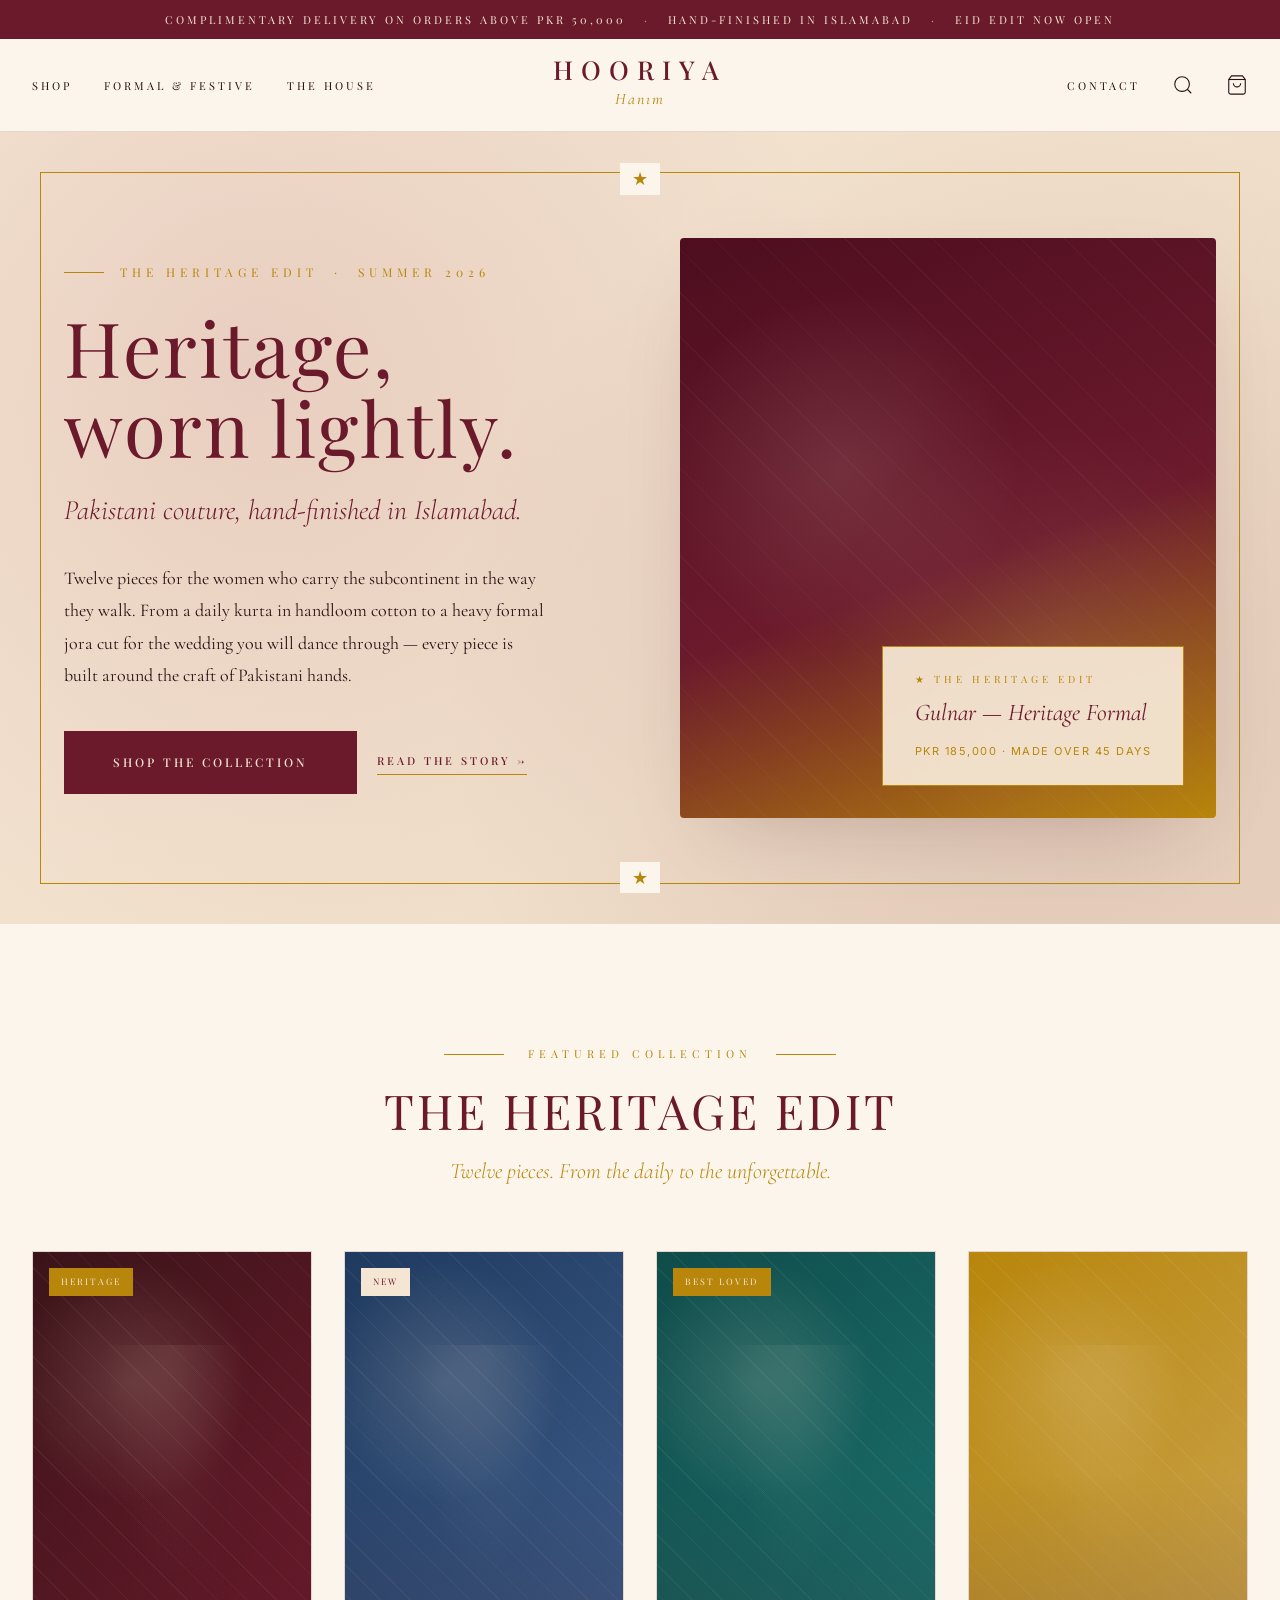
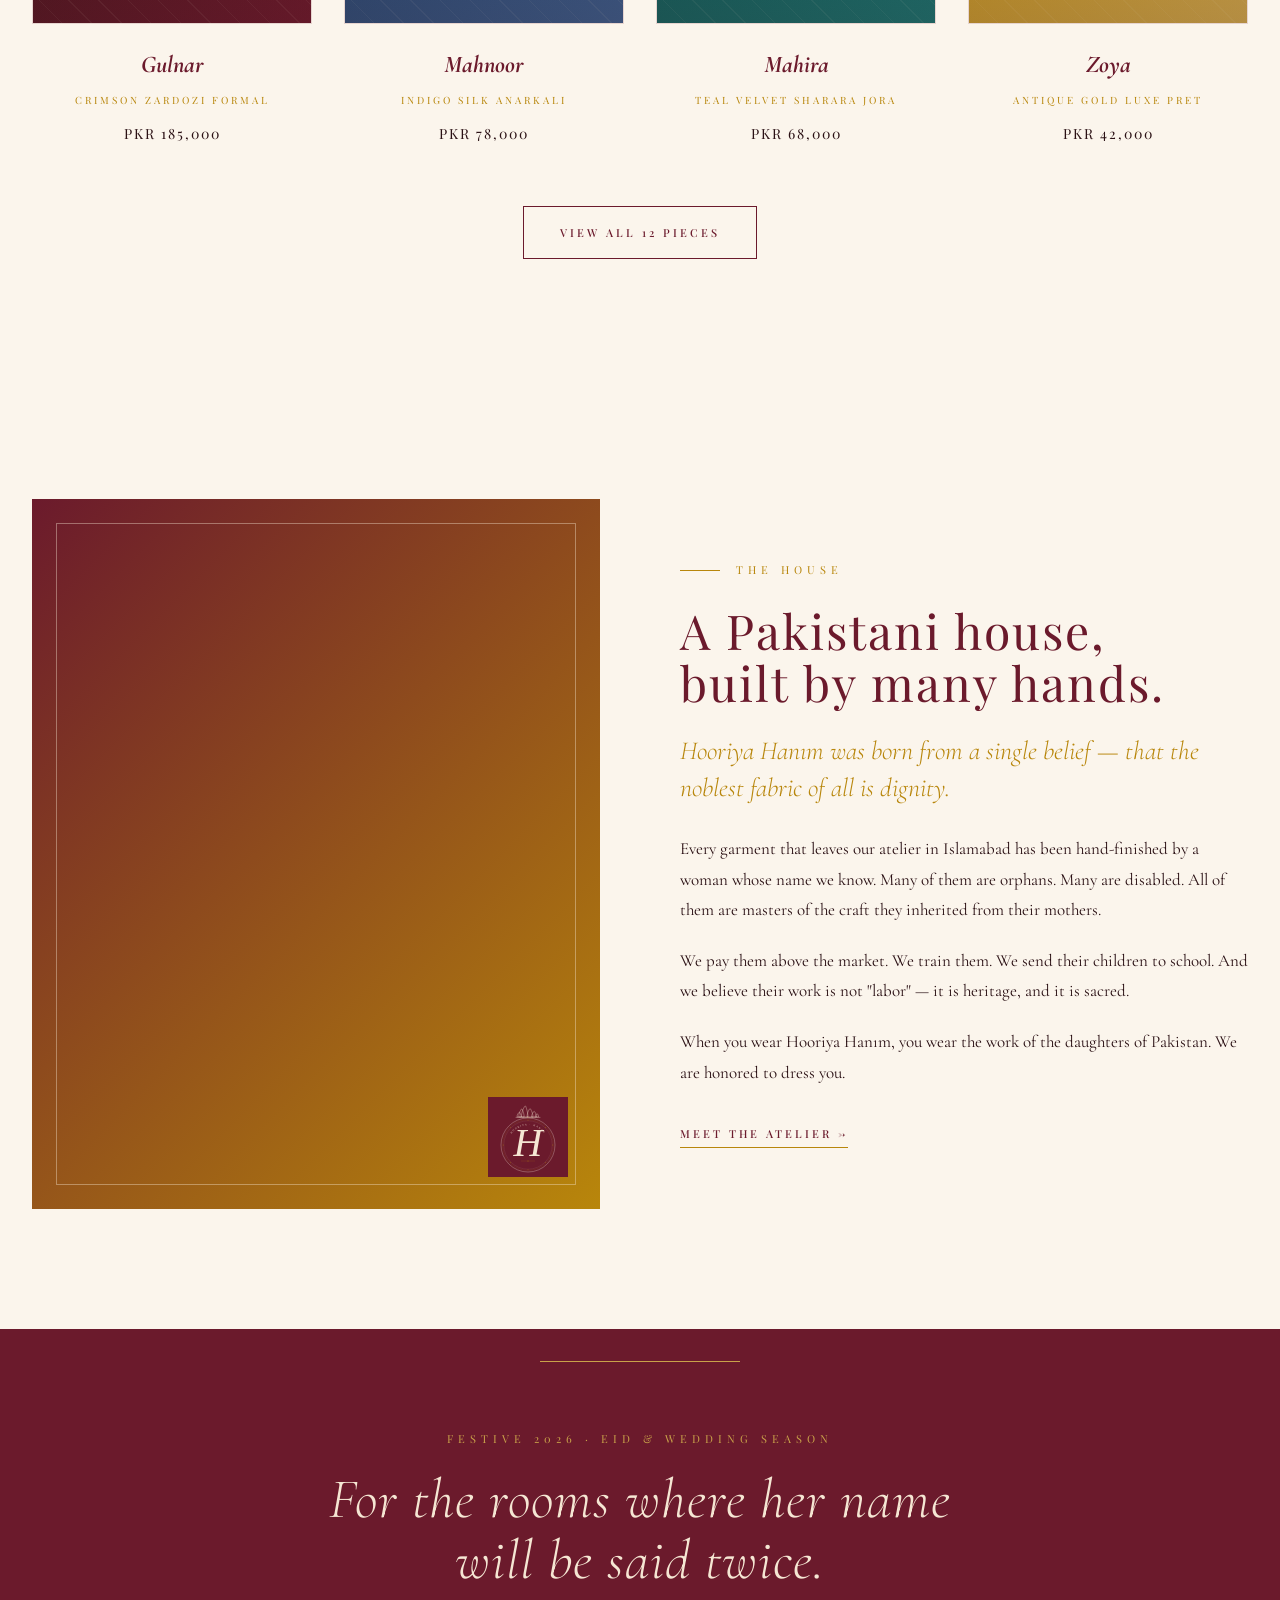
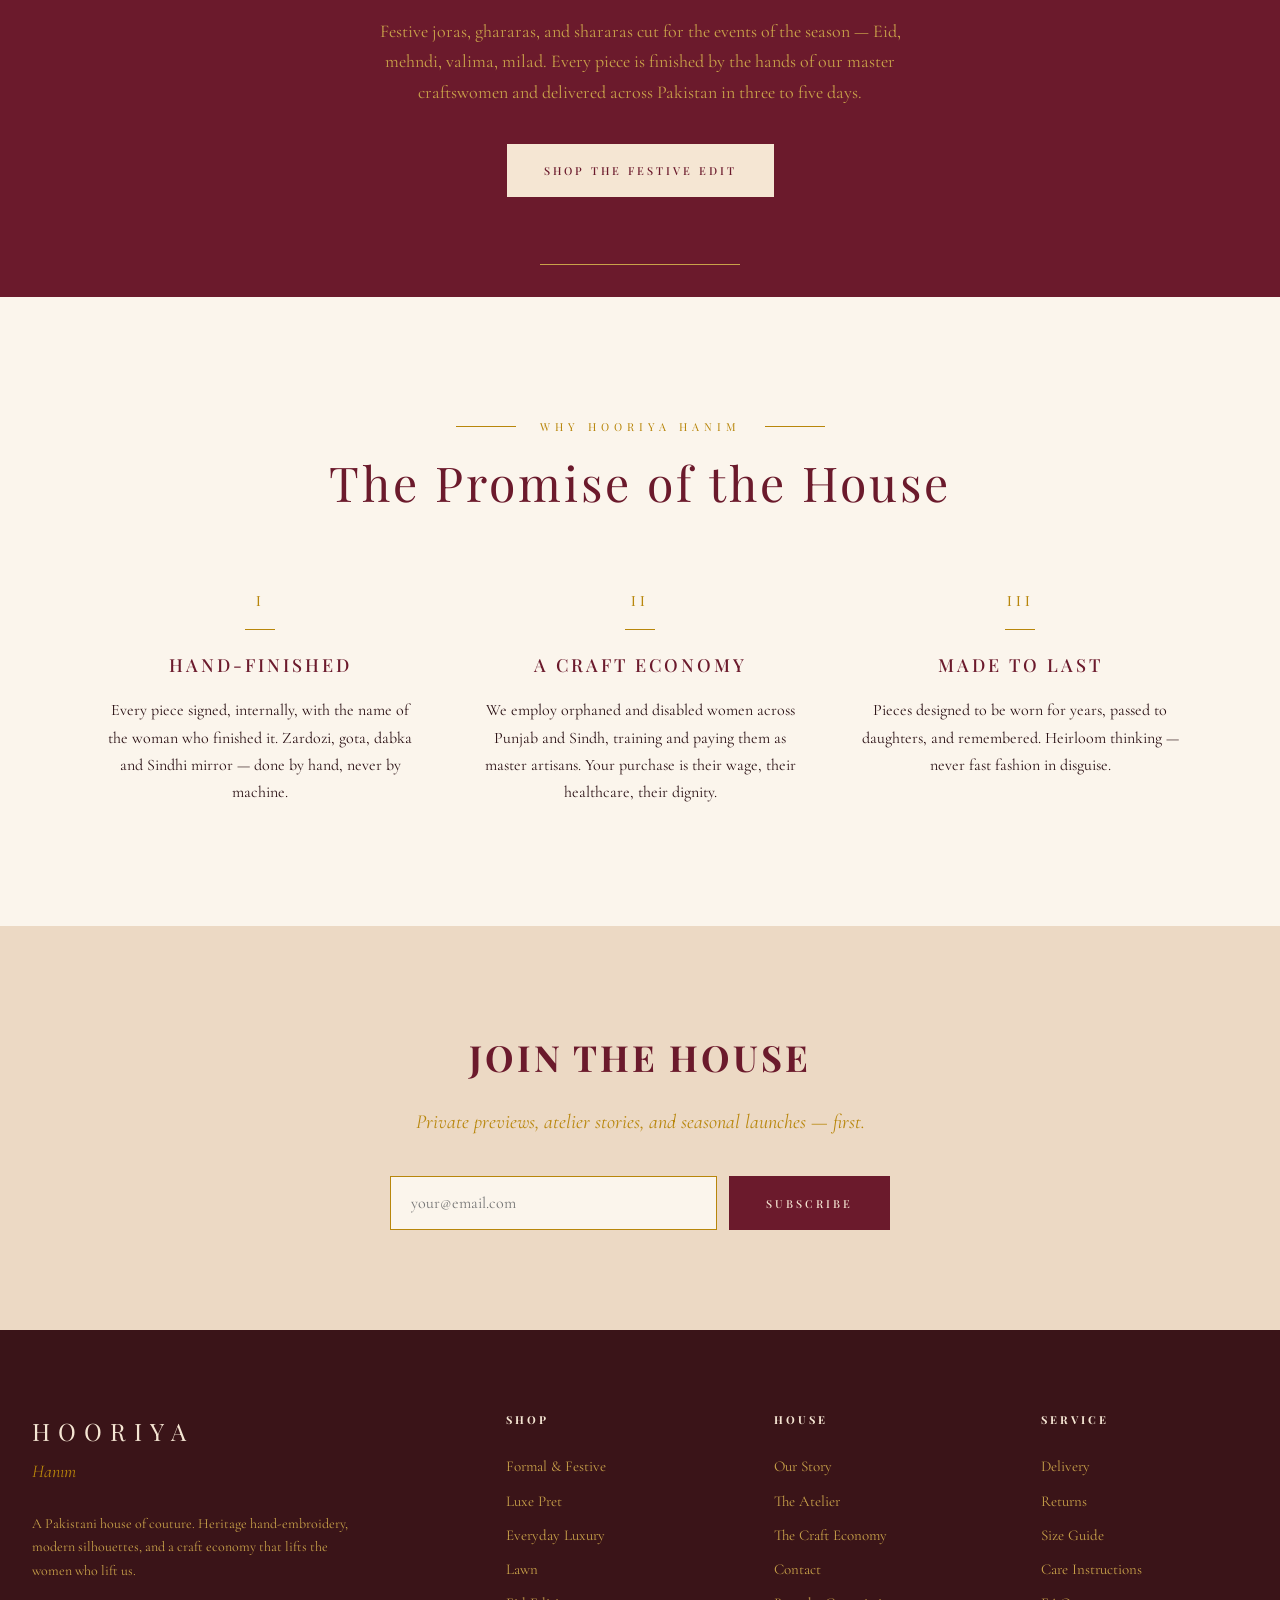
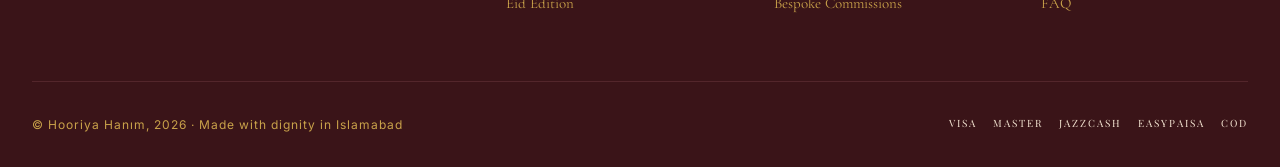
==== index.html @ a5ed2b05 "Initial site: Hooriya Hanım Co-Authored-By: Claude Opus 4.8 <noreply@anthropic.com>" ====
<!DOCTYPE html>
<html lang="en">
<head>
<meta charset="UTF-8">
<meta name="viewport" content="width=device-width, initial-scale=1.0">
<title>Hooriya Hanım — A Pakistani House of Couture · Islamabad</title>
<meta name="description" content="Hooriya Hanım — a Pakistani house of couture. Heritage embroidery, modern silhouettes, hand-finished by master craftswomen across Punjab and Sindh.">
<link rel="icon" type="image/svg+xml" href="assets/images/hooriya-hanim-favicon.svg">
<link rel="stylesheet" href="assets/css/styles.css">
</head>
<body data-page="home">

<!-- Announcement Bar -->
<div class="announce">
  Complimentary delivery on orders above PKR 50,000 <span>·</span> Hand-finished in Islamabad <span>·</span> Eid edit now open
</div>

<!-- Header -->
<header class="site-header">
  <nav class="nav-bar">
    <div class="nav-left">
      <a href="shop.html" class="nav-link">Shop</a>
      <a href="shop.html#formal" class="nav-link">Formal &amp; Festive</a>
      <a href="about.html" class="nav-link">The House</a>
    </div>
    <a href="index.html" class="brand-logo">
      <span class="word">HOORIYA</span>
      <span class="sub">Hanım</span>
    </a>
    <div class="nav-right">
      <a href="contact.html" class="nav-link">Contact</a>
      <a href="#" class="nav-link" aria-label="Search">
        <svg class="nav-icon" viewBox="0 0 24 24" fill="none" stroke="currentColor" stroke-width="1.2"><circle cx="11" cy="11" r="8"/><path d="m21 21-4.35-4.35"/></svg>
      </a>
      <a href="cart.html" class="nav-link" style="position:relative;" aria-label="Cart">
        <svg class="nav-icon" viewBox="0 0 24 24" fill="none" stroke="currentColor" stroke-width="1.2"><path d="M6 2 3 6v14a2 2 0 0 0 2 2h14a2 2 0 0 0 2-2V6l-3-4Z"/><path d="M3 6h18"/><path d="M16 10a4 4 0 0 1-8 0"/></svg>
        <span class="cart-count">0</span>
      </a>
    </div>
  </nav>
</header>

<!-- Hero -->
<section class="hero">
  <div class="hero-bg"></div>
  <div class="hero-ornament"></div>
  <div class="hero-inner">
    <div class="hero-text">
      <div class="hero-eyebrow">The Heritage Edit <span>·</span> Summer 2026</div>
      <h1 class="hero-headline">Heritage,<br>worn lightly.</h1>
      <p class="hero-sub">Pakistani couture, hand-finished in Islamabad.</p>
      <p class="hero-body">Twelve pieces for the women who carry the subcontinent in the way they walk. From a daily kurta in handloom cotton to a heavy formal jora cut for the wedding you will dance through — every piece is built around the craft of Pakistani hands.</p>
      <div class="hero-cta">
        <a href="shop.html" class="btn btn-primary btn-large">Shop the Collection</a>
        <a href="about.html" class="btn btn-link">Read the Story →</a>
      </div>
    </div>
    <div class="hero-visual">
      <div class="hero-fabric"></div>
      <div class="hero-emblem-overlay">
        <div class="label">★ THE HERITAGE EDIT</div>
        <div class="title">Gulnar — Heritage Formal</div>
        <div class="meta">PKR 185,000 · Made over 45 days</div>
      </div>
    </div>
  </div>
</section>

<!-- Featured Collection -->
<section class="section">
  <div class="section-eyebrow">Featured Collection</div>
  <h2 class="section-title">THE HERITAGE EDIT</h2>
  <p class="section-sub">Twelve pieces. From the daily to the unforgettable.</p>

  <div class="product-grid">
    <a href="product.html?id=gulnar-formal-003" class="product-card">
      <div class="product-img">
        <span class="product-img-tag rose">Heritage</span>
        <div class="fabric-tile fabric-3"></div>
      </div>
      <h3 class="product-name">Gulnar</h3>
      <div class="product-meta">Crimson Zardozi Formal</div>
      <div class="product-price">PKR 185,000</div>
    </a>

    <a href="product.html?id=mahnoor-festive-002" class="product-card">
      <div class="product-img">
        <span class="product-img-tag">New</span>
        <div class="fabric-tile fabric-1"></div>
      </div>
      <h3 class="product-name">Mahnoor</h3>
      <div class="product-meta">Indigo Silk Anarkali</div>
      <div class="product-price">PKR 78,000</div>
    </a>

    <a href="product.html?id=mahira-formal-008" class="product-card">
      <div class="product-img">
        <span class="product-img-tag rose">Best Loved</span>
        <div class="fabric-tile fabric-7"></div>
      </div>
      <h3 class="product-name">Mahira</h3>
      <div class="product-meta">Teal Velvet Sharara Jora</div>
      <div class="product-price">PKR 68,000</div>
    </a>

    <a href="product.html?id=zoya-pret-004" class="product-card">
      <div class="product-img">
        <div class="fabric-tile fabric-4"></div>
      </div>
      <h3 class="product-name">Zoya</h3>
      <div class="product-meta">Antique Gold Luxe Pret</div>
      <div class="product-price">PKR 42,000</div>
    </a>
  </div>

  <div style="text-align: center; margin-top: 60px;">
    <a href="shop.html" class="btn btn-ghost">View All 12 Pieces</a>
  </div>
</section>

<!-- Editorial Split — The House Story -->
<section class="editorial-split">
  <div class="editorial-image">
    <img src="assets/images/hooriya-hanim-monogram-ivory-on-burgundy.svg" alt="Hooriya Hanım monogram crest" class="emblem">
  </div>
  <div class="editorial-text">
    <div class="eyebrow">The House</div>
    <h2>A Pakistani house,<br>built by many hands.</h2>
    <p class="lede">Hooriya Hanım was born from a single belief — that the noblest fabric of all is dignity.</p>
    <p>Every garment that leaves our atelier in Islamabad has been hand-finished by a woman whose name we know. Many of them are orphans. Many are disabled. All of them are masters of the craft they inherited from their mothers.</p>
    <p>We pay them above the market. We train them. We send their children to school. And we believe their work is not "labor" — it is heritage, and it is sacred.</p>
    <p>When you wear Hooriya Hanım, you wear the work of the daughters of Pakistan. We are honored to dress you.</p>
    <a href="about.html" class="btn btn-link" style="margin-top: 16px;">Meet the Atelier →</a>
  </div>
</section>

<!-- Banner: Eid / Festive -->
<section class="banner">
  <div class="banner-eyebrow">Festive 2026 · Eid &amp; Wedding Season</div>
  <h2>For the rooms where her name will be said twice.</h2>
  <p>Festive joras, ghararas, and shararas cut for the events of the season — Eid, mehndi, valima, milad. Every piece is finished by the hands of our master craftswomen and delivered across Pakistan in three to five days.</p>
  <a href="shop.html#festive" class="btn btn-primary">Shop the Festive Edit</a>
</section>

<!-- Values Section -->
<section class="section">
  <div class="section-eyebrow">Why Hooriya Hanım</div>
  <h2 class="section-title">The Promise of the House</h2>
  <div class="values-grid" style="margin-top: 80px;">
    <div class="value-item">
      <div class="num">I</div>
      <div class="value-divider"></div>
      <h3>Hand-Finished</h3>
      <p>Every piece signed, internally, with the name of the woman who finished it. Zardozi, gota, dabka and Sindhi mirror — done by hand, never by machine.</p>
    </div>
    <div class="value-item">
      <div class="num">II</div>
      <div class="value-divider"></div>
      <h3>A Craft Economy</h3>
      <p>We employ orphaned and disabled women across Punjab and Sindh, training and paying them as master artisans. Your purchase is their wage, their healthcare, their dignity.</p>
    </div>
    <div class="value-item">
      <div class="num">III</div>
      <div class="value-divider"></div>
      <h3>Made to Last</h3>
      <p>Pieces designed to be worn for years, passed to daughters, and remembered. Heirloom thinking — never fast fashion in disguise.</p>
    </div>
  </div>
</section>

<!-- Newsletter -->
<section class="newsletter">
  <h2>JOIN THE HOUSE</h2>
  <p>Private previews, atelier stories, and seasonal launches — first.</p>
  <form class="newsletter-form" onsubmit="event.preventDefault();">
    <input type="email" placeholder="your@email.com" required>
    <button type="submit" class="btn btn-primary">Subscribe</button>
  </form>
</section>

<!-- Footer -->
<footer class="site-footer">
  <div class="footer-inner">
    <div class="footer-brand">
      <span class="word">HOORIYA</span>
      <span class="sub">Hanım</span>
      <p>A Pakistani house of couture. Heritage hand-embroidery, modern silhouettes, and a craft economy that lifts the women who lift us.</p>
    </div>
    <div class="footer-col">
      <h4>Shop</h4>
      <a href="shop.html?cat=Formal">Formal &amp; Festive</a>
      <a href="shop.html?cat=Luxury Pret">Luxe Pret</a>
      <a href="shop.html?cat=Everyday">Everyday Luxury</a>
      <a href="shop.html?cat=Lawn">Lawn</a>
      <a href="shop.html?cat=Eid">Eid Edition</a>
    </div>
    <div class="footer-col">
      <h4>House</h4>
      <a href="about.html">Our Story</a>
      <a href="about.html#artisans">The Atelier</a>
      <a href="about.html#mission">The Craft Economy</a>
      <a href="contact.html">Contact</a>
      <a href="contact.html#appointment">Bespoke Commissions</a>
    </div>
    <div class="footer-col">
      <h4>Service</h4>
      <a href="#">Delivery</a>
      <a href="#">Returns</a>
      <a href="#">Size Guide</a>
      <a href="#">Care Instructions</a>
      <a href="#">FAQ</a>
    </div>
  </div>
  <div class="footer-bar">
    <div>© Hooriya Hanım, 2026 · Made with dignity in Islamabad</div>
    <div class="pay-icons">
      <span>VISA</span><span>MASTER</span><span>JAZZCASH</span><span>EASYPAISA</span><span>COD</span>
    </div>
  </div>
</footer>

<script src="assets/js/main.js"></script>
</body>
</html>
---- assets/css/styles.css ----
/* ===============================================
   HOORIYA HANIM — A Pakistani House of Couture
   Master Stylesheet
   Palette: subcontinental heritage — crimson, zardozi gold,
   ajrak indigo, terracotta, ivory.
   =============================================== */

@import url('https://fonts.googleapis.com/css2?family=Playfair+Display:ital,wght@0,400;0,500;0,600;1,400;1,500&family=Cormorant+Garamond:ital,wght@0,300;0,400;0,500;1,300;1,400;1,500&family=Inter:wght@300;400;500;600&family=Noto+Nastaliq+Urdu:wght@400;500&display=swap');

:root {
  /* Crimson — gota/dabka anchor, Punjabi shaadi colour */
  --burgundy: #6B1A2C;
  --burgundy-dark: #4D0E1F;
  --plum: #3A1418;

  /* Zardozi antique gold — the thread of the subcontinent.
     Kept under the name --rose-gold for backward-compatibility
     across the codebase. */
  --rose-gold: #B8860B;        /* antique gold */
  --rose-gold-soft: #C9A24A;   /* soft kundan gold */

  /* Ajrak indigo — Sindhi block-print heritage */
  --indigo: #1F3A5F;
  --indigo-soft: #3B5A87;

  /* Terracotta — Mughal sandstone (Lahore Fort, Wazir Khan) */
  --terracotta: #B85C38;

  /* Neutrals — ivory, kacha-pearl, ink */
  --champagne: #F5E6D3;
  --champagne-light: #FBF5EC;
  --pearl: #ECD9C4;
  --ink: #2A1014;

  --line: rgba(107, 26, 44, 0.15);
  --line-soft: rgba(184, 134, 11, 0.25);
  --shadow-soft: 0 30px 80px -40px rgba(58, 20, 24, 0.25);
  --shadow-hover: 0 40px 100px -30px rgba(58, 20, 24, 0.35);

  --font-display: 'Playfair Display', 'Didot', 'Bodoni 72', Georgia, serif;
  --font-editorial: 'Cormorant Garamond', Georgia, serif;
  --font-ui: 'Inter', -apple-system, BlinkMacSystemFont, sans-serif;
  --font-urdu: 'Noto Nastaliq Urdu', 'Jameel Noori Nastaleeq', serif;

  --container: 1320px;
  --container-narrow: 1080px;
}

* { box-sizing: border-box; margin: 0; padding: 0; }

html { scroll-behavior: smooth; -webkit-font-smoothing: antialiased; -moz-osx-font-smoothing: grayscale; }

body {
  background: var(--champagne-light);
  color: var(--ink);
  font-family: var(--font-editorial);
  font-size: 17px;
  line-height: 1.75;
  font-weight: 400;
  overflow-x: hidden;
}

img, svg { max-width: 100%; height: auto; display: block; }

a { color: var(--burgundy); text-decoration: none; transition: color .3s ease, opacity .3s ease; }
a:hover { color: var(--rose-gold); }

/* ============ Announcement Bar ============ */
.announce {
  background: var(--burgundy);
  color: var(--champagne);
  font-family: var(--font-display);
  font-size: 11px;
  letter-spacing: 3px;
  text-align: center;
  padding: 10px 20px;
  text-transform: uppercase;
}
.announce span { margin: 0 12px; color: var(--rose-gold-soft); }

/* ============ Header / Nav ============ */
.site-header {
  background: var(--champagne-light);
  border-bottom: 0.5px solid var(--line);
  position: sticky;
  top: 0;
  z-index: 100;
  backdrop-filter: blur(12px);
  -webkit-backdrop-filter: blur(12px);
}
.nav-bar {
  max-width: var(--container);
  margin: 0 auto;
  padding: 18px 32px;
  display: grid;
  grid-template-columns: 1fr auto 1fr;
  align-items: center;
  gap: 24px;
}
.nav-left, .nav-right {
  display: flex;
  gap: 32px;
  align-items: center;
}
.nav-right { justify-content: flex-end; }
.nav-link {
  font-family: var(--font-display);
  font-size: 11px;
  letter-spacing: 3px;
  color: var(--ink);
  text-transform: uppercase;
  position: relative;
  padding: 8px 0;
}
.nav-link::after {
  content: '';
  position: absolute;
  left: 50%; bottom: 4px;
  width: 0; height: 0.5px;
  background: var(--rose-gold);
  transition: width .3s ease, left .3s ease;
}
.nav-link:hover { color: var(--burgundy); }
.nav-link:hover::after { width: 100%; left: 0; }

.brand-logo {
  text-align: center;
  text-decoration: none;
}
.brand-logo .word {
  font-family: var(--font-display);
  font-size: 26px;
  font-weight: 500;
  color: var(--burgundy);
  letter-spacing: 8px;
  line-height: 1;
  display: block;
}
.brand-logo .sub {
  font-family: var(--font-editorial);
  font-size: 16px;
  font-style: italic;
  color: var(--rose-gold);
  letter-spacing: 2px;
  margin-top: 2px;
  display: block;
}

.nav-icon {
  width: 22px; height: 22px;
  color: var(--ink);
  cursor: pointer;
  transition: color .3s ease;
  position: relative;
}
.nav-icon:hover { color: var(--burgundy); }
.cart-count {
  position: absolute;
  top: -6px; right: -10px;
  background: var(--burgundy);
  color: var(--champagne);
  font-family: var(--font-ui);
  font-size: 10px;
  font-weight: 500;
  min-width: 18px; height: 18px;
  border-radius: 9px;
  display: flex;
  align-items: center;
  justify-content: center;
  padding: 0 5px;
}

/* ============ Hero ============ */
.hero {
  position: relative;
  min-height: 88vh;
  background: linear-gradient(135deg, var(--champagne) 0%, var(--pearl) 100%);
  display: flex;
  align-items: center;
  overflow: hidden;
}
.hero-bg {
  position: absolute;
  inset: 0;
  background-image:
    radial-gradient(circle at 20% 30%, rgba(183, 110, 121, 0.18) 0%, transparent 50%),
    radial-gradient(circle at 80% 70%, rgba(107, 26, 44, 0.12) 0%, transparent 50%);
}
.hero-ornament {
  position: absolute;
  inset: 40px;
  border: 0.5px solid var(--rose-gold);
  pointer-events: none;
}
.hero-ornament::before, .hero-ornament::after {
  content: '★';
  position: absolute;
  font-family: var(--font-display);
  color: var(--rose-gold);
  font-size: 18px;
}
.hero-ornament::before { top: -10px; left: 50%; transform: translateX(-50%); background: var(--champagne-light); padding: 0 12px; }
.hero-ornament::after { bottom: -10px; left: 50%; transform: translateX(-50%); background: var(--champagne-light); padding: 0 12px; }

.hero-inner {
  max-width: var(--container);
  margin: 0 auto;
  padding: 80px 64px;
  width: 100%;
  position: relative;
  z-index: 2;
  display: grid;
  grid-template-columns: 1fr 1fr;
  gap: 80px;
  align-items: center;
}
.hero-eyebrow {
  font-family: var(--font-display);
  font-size: 12px;
  letter-spacing: 5px;
  color: var(--rose-gold);
  text-transform: uppercase;
  margin-bottom: 24px;
  display: flex;
  align-items: center;
  gap: 16px;
}
.hero-eyebrow::before { content: ''; width: 40px; height: 0.5px; background: var(--rose-gold); }
.hero-headline {
  font-family: var(--font-display);
  font-size: 76px;
  font-weight: 400;
  line-height: 1.05;
  color: var(--burgundy);
  letter-spacing: 2px;
  margin-bottom: 24px;
}
.hero-sub {
  font-family: var(--font-editorial);
  font-style: italic;
  font-size: 28px;
  line-height: 1.4;
  color: var(--burgundy);
  margin-bottom: 32px;
  font-weight: 300;
}
.hero-body {
  font-size: 18px;
  line-height: 1.8;
  color: var(--ink);
  margin-bottom: 40px;
  max-width: 480px;
}
.hero-cta { display: flex; gap: 20px; align-items: center; }

.hero-visual {
  position: relative;
  height: 580px;
}
.hero-fabric {
  position: absolute;
  inset: 0;
  background:
    linear-gradient(160deg, #4D0E1F 0%, #6B1A2C 55%, #B8860B 100%);
  border-radius: 4px;
  box-shadow: var(--shadow-soft);
  overflow: hidden;
}
.hero-fabric::before {
  content: '';
  position: absolute;
  inset: 0;
  background-image:
    repeating-linear-gradient(45deg, transparent 0, transparent 30px, rgba(245, 230, 211, 0.04) 30px, rgba(245, 230, 211, 0.04) 31px),
    radial-gradient(circle at 30% 40%, rgba(245, 230, 211, 0.12) 0%, transparent 35%),
    radial-gradient(circle at 70% 70%, rgba(245, 230, 211, 0.08) 0%, transparent 40%);
}
.hero-emblem-overlay {
  position: absolute;
  bottom: 32px; right: 32px;
  background: rgba(245, 230, 211, 0.95);
  padding: 24px 32px;
  border: 0.5px solid var(--rose-gold);
}
.hero-emblem-overlay .label {
  font-family: var(--font-display);
  font-size: 10px;
  letter-spacing: 4px;
  color: var(--rose-gold);
  margin-bottom: 4px;
}
.hero-emblem-overlay .title {
  font-family: var(--font-editorial);
  font-style: italic;
  font-size: 24px;
  color: var(--burgundy);
}
.hero-emblem-overlay .meta {
  font-family: var(--font-ui);
  font-size: 11px;
  letter-spacing: 1.5px;
  color: var(--rose-gold);
  margin-top: 8px;
  text-transform: uppercase;
}

/* ============ Buttons ============ */
.btn {
  display: inline-flex;
  align-items: center;
  justify-content: center;
  gap: 12px;
  padding: 16px 36px;
  font-family: var(--font-display);
  font-size: 11px;
  font-weight: 500;
  letter-spacing: 3px;
  text-transform: uppercase;
  cursor: pointer;
  transition: all .3s ease;
  border: none;
  text-decoration: none;
  white-space: nowrap;
}
.btn-primary {
  background: var(--burgundy);
  color: var(--champagne);
  border: 0.5px solid var(--burgundy);
}
.btn-primary:hover { background: var(--burgundy-dark); color: var(--champagne); transform: translateY(-2px); box-shadow: 0 8px 24px -8px rgba(58, 20, 24, 0.5); }

.btn-ghost {
  background: transparent;
  color: var(--burgundy);
  border: 0.5px solid var(--burgundy);
}
.btn-ghost:hover { background: var(--burgundy); color: var(--champagne); }

.btn-link {
  background: transparent;
  color: var(--burgundy);
  padding: 0;
  border-bottom: 0.5px solid var(--rose-gold);
  padding-bottom: 4px;
}

.btn-full { width: 100%; }
.btn-large { padding: 20px 48px; font-size: 12px; }

/* ============ Sections ============ */
.section {
  padding: 120px 32px;
  max-width: var(--container);
  margin: 0 auto;
}
.section-narrow {
  max-width: var(--container-narrow);
  margin: 0 auto;
}
.section-tight { padding: 80px 32px; }

.section-eyebrow {
  font-family: var(--font-display);
  font-size: 11px;
  letter-spacing: 5px;
  color: var(--rose-gold);
  text-transform: uppercase;
  text-align: center;
  margin-bottom: 20px;
  display: flex;
  align-items: center;
  justify-content: center;
  gap: 24px;
}
.section-eyebrow::before, .section-eyebrow::after {
  content: '';
  width: 60px;
  height: 0.5px;
  background: var(--rose-gold);
}
.section-title {
  font-family: var(--font-display);
  font-size: 48px;
  font-weight: 400;
  color: var(--burgundy);
  text-align: center;
  letter-spacing: 3px;
  line-height: 1.1;
  margin-bottom: 16px;
}
.section-sub {
  font-family: var(--font-editorial);
  font-style: italic;
  font-size: 22px;
  color: var(--rose-gold);
  text-align: center;
  font-weight: 300;
  margin-bottom: 60px;
}

/* ============ Product Grid ============ */
.product-grid {
  display: grid;
  grid-template-columns: repeat(auto-fit, minmax(280px, 1fr));
  gap: 48px 32px;
  max-width: var(--container);
  margin: 0 auto;
}
.product-card {
  background: transparent;
  text-decoration: none;
  display: block;
  position: relative;
  transition: transform .4s ease;
}
.product-card:hover { transform: translateY(-6px); }
.product-img {
  width: 100%;
  aspect-ratio: 3/4;
  position: relative;
  overflow: hidden;
  margin-bottom: 20px;
  border: 0.5px solid var(--line);
}
.product-img::after {
  content: '';
  position: absolute;
  inset: 0;
  background: linear-gradient(180deg, transparent 60%, rgba(58, 20, 24, 0.15) 100%);
}
.product-card:hover .product-img::after {
  background: linear-gradient(180deg, transparent 50%, rgba(58, 20, 24, 0.25) 100%);
}
.product-img-tag {
  position: absolute;
  top: 16px; left: 16px;
  background: var(--champagne);
  color: var(--burgundy);
  font-family: var(--font-display);
  font-size: 9px;
  letter-spacing: 2px;
  padding: 6px 12px;
  z-index: 2;
  text-transform: uppercase;
}
.product-img-tag.rose { background: var(--rose-gold); color: var(--champagne); }

.product-name {
  font-family: var(--font-editorial);
  font-style: italic;
  font-size: 24px;
  color: var(--burgundy);
  margin-bottom: 6px;
  text-align: center;
}
.product-meta {
  font-family: var(--font-display);
  font-size: 10px;
  letter-spacing: 3px;
  color: var(--rose-gold);
  text-align: center;
  text-transform: uppercase;
  margin-bottom: 12px;
}
.product-price {
  font-family: var(--font-display);
  font-size: 14px;
  letter-spacing: 2px;
  color: var(--ink);
  text-align: center;
}

/* Fabric tile backgrounds for product imagery —
   palette of the subcontinent: crimson, indigo, teal,
   antique gold, terracotta, ivory. */
.fabric-1 { background: linear-gradient(135deg, #1F3A5F 0%, #3B5A87 100%); }   /* Mahnoor — Indigo silk */
.fabric-2 { background: linear-gradient(135deg, #FBF5EC 0%, #ECD9C4 100%); }   /* Noor — Ivory daily */
.fabric-3 { background: linear-gradient(135deg, #3A1418 0%, #6B1A2C 100%); }   /* Gulnar — Crimson formal */
.fabric-4 { background: linear-gradient(135deg, #B8860B 0%, #C9A24A 100%); }   /* Zoya — Antique gold pret */
.fabric-5 { background: linear-gradient(135deg, #ECD9C4 0%, #B8860B 100%); }   /* Aleena — Pearl & gold lawn */
.fabric-6 { background: linear-gradient(135deg, #6B1A2C 0%, #3A1418 100%); }   /* Saira — Plum velvet */
.fabric-7 { background: linear-gradient(135deg, #0F4C4A 0%, #1B6F6C 100%); }   /* Mahira — Teal velvet */
.fabric-8 { background: linear-gradient(135deg, #F5E6D3 0%, #B8860B 100%); }   /* Sitara — Champagne Eid */

.fabric-tile {
  width: 100%; height: 100%;
  position: relative;
}
.fabric-tile::before {
  content: '';
  position: absolute;
  inset: 0;
  background-image:
    repeating-linear-gradient(45deg, transparent 0, transparent 20px, rgba(245, 230, 211, 0.06) 20px, rgba(245, 230, 211, 0.06) 21px),
    radial-gradient(circle at 35% 35%, rgba(245, 230, 211, 0.15) 0%, transparent 40%);
}
.fabric-tile::after {
  content: '';
  position: absolute;
  bottom: 0; left: 50%;
  transform: translateX(-50%);
  width: 60%; height: 75%;
  background: radial-gradient(ellipse at 50% 0%, rgba(245, 230, 211, 0.08) 0%, transparent 60%);
}
/* Stylized dress silhouette overlay */
.dress-overlay {
  position: absolute;
  inset: 0;
  display: flex;
  align-items: center;
  justify-content: center;
  opacity: 0.95;
}

/* ============ The Story / Editorial Section ============ */
.editorial-split {
  display: grid;
  grid-template-columns: 1fr 1fr;
  gap: 80px;
  align-items: center;
  max-width: var(--container);
  margin: 0 auto;
  padding: 120px 32px;
}
.editorial-image {
  position: relative;
  aspect-ratio: 4/5;
  background: linear-gradient(135deg, var(--burgundy) 0%, var(--rose-gold) 100%);
  overflow: hidden;
}
.editorial-image::before {
  content: '';
  position: absolute;
  inset: 24px;
  border: 0.5px solid rgba(245, 230, 211, 0.4);
}
.editorial-image .emblem {
  position: absolute;
  bottom: 32px; right: 32px;
  width: 80px;
}
.editorial-text .eyebrow {
  font-family: var(--font-display);
  font-size: 11px;
  letter-spacing: 5px;
  color: var(--rose-gold);
  text-transform: uppercase;
  margin-bottom: 24px;
  display: flex;
  align-items: center;
  gap: 16px;
}
.editorial-text .eyebrow::before { content: ''; width: 40px; height: 0.5px; background: var(--rose-gold); }
.editorial-text h2 {
  font-family: var(--font-display);
  font-size: 48px;
  font-weight: 400;
  color: var(--burgundy);
  line-height: 1.1;
  letter-spacing: 2px;
  margin-bottom: 24px;
}
.editorial-text .lede {
  font-family: var(--font-editorial);
  font-style: italic;
  font-size: 26px;
  line-height: 1.4;
  color: var(--rose-gold);
  margin-bottom: 28px;
  font-weight: 300;
}
.editorial-text p {
  font-size: 17px;
  line-height: 1.8;
  margin-bottom: 20px;
  color: var(--ink);
}

/* ============ Collection Banner ============ */
.banner {
  background: var(--burgundy);
  color: var(--champagne);
  text-align: center;
  padding: 100px 32px;
  position: relative;
}
.banner::before, .banner::after {
  content: '';
  position: absolute;
  left: 50%; transform: translateX(-50%);
  width: 200px; height: 0.5px;
  background: var(--rose-gold-soft);
}
.banner::before { top: 32px; }
.banner::after { bottom: 32px; }
.banner-eyebrow {
  font-family: var(--font-display);
  font-size: 11px;
  letter-spacing: 5px;
  color: var(--rose-gold-soft);
  text-transform: uppercase;
  margin-bottom: 20px;
}
.banner h2 {
  font-family: var(--font-editorial);
  font-style: italic;
  font-size: 56px;
  font-weight: 300;
  line-height: 1.1;
  color: var(--champagne);
  letter-spacing: 1px;
  margin-bottom: 24px;
  max-width: 700px;
  margin-left: auto; margin-right: auto;
}
.banner p {
  font-size: 18px;
  color: var(--rose-gold-soft);
  max-width: 540px;
  margin: 0 auto 36px;
  line-height: 1.7;
}
.banner .btn-primary { background: var(--champagne); color: var(--burgundy); border-color: var(--champagne); }
.banner .btn-primary:hover { background: var(--rose-gold); color: var(--champagne); }

/* ============ Values / 3-Col ============ */
.values-grid {
  display: grid;
  grid-template-columns: repeat(3, 1fr);
  gap: 60px;
  max-width: var(--container-narrow);
  margin: 0 auto;
}
.value-item { text-align: center; }
.value-item .num {
  font-family: var(--font-display);
  font-size: 14px;
  letter-spacing: 4px;
  color: var(--rose-gold);
  margin-bottom: 16px;
}
.value-item h3 {
  font-family: var(--font-display);
  font-size: 18px;
  font-weight: 500;
  color: var(--burgundy);
  letter-spacing: 3px;
  margin-bottom: 16px;
  text-transform: uppercase;
}
.value-item p {
  font-size: 16px;
  line-height: 1.7;
  color: var(--ink);
}
.value-divider {
  width: 30px;
  height: 0.5px;
  background: var(--rose-gold);
  margin: 0 auto 20px;
}

/* ============ Newsletter / Footer ============ */
.newsletter {
  background: var(--pearl);
  padding: 100px 32px;
  text-align: center;
}
.newsletter h2 {
  font-family: var(--font-display);
  font-size: 36px;
  color: var(--burgundy);
  letter-spacing: 3px;
  margin-bottom: 16px;
}
.newsletter p {
  font-family: var(--font-editorial);
  font-style: italic;
  font-size: 20px;
  color: var(--rose-gold);
  margin-bottom: 36px;
}
.newsletter-form {
  max-width: 500px;
  margin: 0 auto;
  display: flex;
  gap: 12px;
}
.newsletter-form input {
  flex: 1;
  padding: 16px 20px;
  font-family: var(--font-editorial);
  font-size: 16px;
  background: var(--champagne-light);
  border: 0.5px solid var(--rose-gold);
  color: var(--ink);
  outline: none;
}
.newsletter-form input:focus { border-color: var(--burgundy); }

.site-footer {
  background: var(--plum);
  color: var(--rose-gold-soft);
  padding: 80px 32px 32px;
}
.footer-inner {
  max-width: var(--container);
  margin: 0 auto;
  display: grid;
  grid-template-columns: 2fr 1fr 1fr 1fr;
  gap: 60px;
  margin-bottom: 60px;
}
.footer-brand .word {
  font-family: var(--font-display);
  font-size: 24px;
  color: var(--champagne);
  letter-spacing: 8px;
  display: block;
}
.footer-brand .sub {
  font-family: var(--font-editorial);
  font-style: italic;
  font-size: 18px;
  color: var(--rose-gold);
  margin: 4px 0 24px;
  display: block;
}
.footer-brand p {
  font-size: 14px;
  line-height: 1.7;
  color: var(--rose-gold-soft);
  max-width: 320px;
}
.footer-col h4 {
  font-family: var(--font-display);
  font-size: 11px;
  letter-spacing: 3px;
  color: var(--champagne);
  text-transform: uppercase;
  margin-bottom: 20px;
}
.footer-col a {
  display: block;
  font-family: var(--font-editorial);
  font-size: 15px;
  color: var(--rose-gold-soft);
  padding: 4px 0;
}
.footer-col a:hover { color: var(--champagne); }
.footer-bar {
  max-width: var(--container);
  margin: 0 auto;
  padding-top: 32px;
  border-top: 0.5px solid rgba(183, 110, 121, 0.2);
  display: flex;
  justify-content: space-between;
  align-items: center;
  font-family: var(--font-ui);
  font-size: 12px;
  color: var(--rose-gold-soft);
  letter-spacing: 1px;
}
.footer-bar .pay-icons {
  display: flex;
  gap: 16px;
  font-family: var(--font-display);
  letter-spacing: 2px;
}
.footer-bar .pay-icons span { color: var(--champagne); font-size: 10px; }

/* ============ Filter Bar (Shop Page) ============ */
.page-hero {
  background: linear-gradient(135deg, var(--champagne) 0%, var(--pearl) 100%);
  padding: 100px 32px 60px;
  text-align: center;
  border-bottom: 0.5px solid var(--line);
}
.page-hero h1 {
  font-family: var(--font-display);
  font-size: 56px;
  font-weight: 400;
  color: var(--burgundy);
  letter-spacing: 4px;
  margin-bottom: 12px;
}
.page-hero .sub {
  font-family: var(--font-editorial);
  font-style: italic;
  font-size: 22px;
  color: var(--rose-gold);
  margin-bottom: 24px;
}
.breadcrumb {
  font-family: var(--font-display);
  font-size: 10px;
  letter-spacing: 3px;
  color: var(--rose-gold);
  text-transform: uppercase;
}
.breadcrumb span { margin: 0 10px; color: var(--rose-gold); }
.breadcrumb a { color: var(--rose-gold); }
.breadcrumb a:hover { color: var(--burgundy); }

.filter-bar {
  max-width: var(--container);
  margin: 0 auto;
  padding: 32px 32px 16px;
  display: flex;
  gap: 16px;
  flex-wrap: wrap;
  justify-content: center;
  border-bottom: 0.5px solid var(--line);
  margin-bottom: 60px;
}
.filter-chip {
  font-family: var(--font-display);
  font-size: 10px;
  letter-spacing: 3px;
  color: var(--ink);
  padding: 10px 22px;
  border: 0.5px solid var(--line);
  cursor: pointer;
  transition: all .3s ease;
  background: transparent;
  text-transform: uppercase;
}
.filter-chip:hover { border-color: var(--rose-gold); color: var(--burgundy); }
.filter-chip.active { background: var(--burgundy); color: var(--champagne); border-color: var(--burgundy); }

/* ============ Product Detail ============ */
.product-detail {
  max-width: var(--container);
  margin: 0 auto;
  padding: 60px 32px;
  display: grid;
  grid-template-columns: 1.1fr 1fr;
  gap: 80px;
  align-items: start;
}
.product-detail-images {
  display: grid;
  grid-template-columns: 80px 1fr;
  gap: 16px;
}
.thumb-col { display: flex; flex-direction: column; gap: 12px; }
.thumb {
  width: 80px; height: 100px;
  border: 0.5px solid var(--line);
  cursor: pointer;
  overflow: hidden;
}
.thumb.active { border-color: var(--burgundy); border-width: 1px; }
.main-img {
  aspect-ratio: 3/4;
  width: 100%;
  border: 0.5px solid var(--line);
  overflow: hidden;
  position: relative;
}
.product-info h1 {
  font-family: var(--font-display);
  font-size: 36px;
  font-weight: 400;
  color: var(--burgundy);
  letter-spacing: 2px;
  margin-bottom: 12px;
}
.product-info .italic-name {
  font-family: var(--font-editorial);
  font-style: italic;
  font-size: 28px;
  color: var(--rose-gold);
  margin-bottom: 24px;
}
.product-info .price {
  font-family: var(--font-display);
  font-size: 24px;
  letter-spacing: 2px;
  color: var(--ink);
  margin-bottom: 32px;
}
.product-info .description {
  font-size: 17px;
  line-height: 1.9;
  color: var(--ink);
  margin-bottom: 32px;
  padding-bottom: 32px;
  border-bottom: 0.5px solid var(--line);
}
.product-info .description em { color: var(--rose-gold); font-style: italic; }

.option-block { margin-bottom: 28px; }
.option-block label {
  font-family: var(--font-display);
  font-size: 11px;
  letter-spacing: 3px;
  color: var(--burgundy);
  text-transform: uppercase;
  margin-bottom: 12px;
  display: block;
}
.size-options { display: flex; gap: 10px; flex-wrap: wrap; }
.size-btn {
  width: 50px; height: 50px;
  border: 0.5px solid var(--line);
  background: var(--champagne-light);
  font-family: var(--font-display);
  font-size: 12px;
  letter-spacing: 1px;
  cursor: pointer;
  transition: all .3s ease;
  color: var(--ink);
}
.size-btn:hover { border-color: var(--rose-gold); }
.size-btn.active { background: var(--burgundy); color: var(--champagne); border-color: var(--burgundy); }

.qty-row { display: flex; gap: 16px; align-items: center; margin-bottom: 32px; }
.qty-controls {
  display: flex;
  align-items: center;
  border: 0.5px solid var(--line);
}
.qty-controls button {
  width: 44px; height: 44px;
  background: transparent;
  border: none;
  font-size: 18px;
  color: var(--burgundy);
  cursor: pointer;
  font-family: var(--font-editorial);
}
.qty-controls input {
  width: 56px; height: 44px;
  text-align: center;
  border: none;
  border-left: 0.5px solid var(--line);
  border-right: 0.5px solid var(--line);
  font-family: var(--font-display);
  font-size: 14px;
  background: transparent;
  color: var(--ink);
  outline: none;
}

.detail-tabs { margin-top: 48px; border-top: 0.5px solid var(--line); padding-top: 24px; }
.tab-row {
  display: flex;
  gap: 32px;
  border-bottom: 0.5px solid var(--line);
  margin-bottom: 24px;
}
.tab {
  font-family: var(--font-display);
  font-size: 11px;
  letter-spacing: 3px;
  color: var(--ink);
  padding: 12px 0;
  cursor: pointer;
  border-bottom: 1.5px solid transparent;
  margin-bottom: -0.5px;
  text-transform: uppercase;
  background: transparent;
  border-left: none; border-right: none; border-top: none;
}
.tab.active { color: var(--burgundy); border-bottom-color: var(--burgundy); }

.artisan-card {
  background: var(--pearl);
  padding: 24px 28px;
  margin: 24px 0;
  border-left: 2px solid var(--rose-gold);
}
.artisan-card .label {
  font-family: var(--font-display);
  font-size: 10px;
  letter-spacing: 3px;
  color: var(--rose-gold);
  margin-bottom: 8px;
  text-transform: uppercase;
}
.artisan-card .name {
  font-family: var(--font-editorial);
  font-style: italic;
  font-size: 22px;
  color: var(--burgundy);
  margin-bottom: 4px;
}
.artisan-card .quote {
  font-size: 14px;
  line-height: 1.6;
  color: var(--ink);
  font-style: italic;
}

/* ============ Cart Page ============ */
.cart-table {
  width: 100%;
  border-collapse: collapse;
}
.cart-table thead th {
  font-family: var(--font-display);
  font-size: 11px;
  letter-spacing: 3px;
  color: var(--rose-gold);
  text-transform: uppercase;
  padding: 16px 12px;
  border-bottom: 0.5px solid var(--line);
  text-align: left;
}
.cart-table td {
  padding: 24px 12px;
  border-bottom: 0.5px solid var(--line);
  vertical-align: top;
  font-family: var(--font-editorial);
  font-size: 16px;
}
.cart-item-info { display: flex; gap: 20px; align-items: center; }
.cart-item-thumb {
  width: 90px; height: 110px;
  overflow: hidden;
  border: 0.5px solid var(--line);
}
.cart-item-name {
  font-family: var(--font-editorial);
  font-style: italic;
  font-size: 20px;
  color: var(--burgundy);
  margin-bottom: 4px;
}
.cart-item-meta {
  font-family: var(--font-display);
  font-size: 10px;
  letter-spacing: 2px;
  color: var(--rose-gold);
  text-transform: uppercase;
}
.remove-link {
  background: none; border: none;
  font-family: var(--font-editorial);
  font-style: italic;
  font-size: 14px;
  color: var(--rose-gold);
  cursor: pointer;
  padding: 0;
  text-decoration: underline;
  text-decoration-color: var(--line-soft);
}
.remove-link:hover { color: var(--burgundy); }

.cart-layout {
  display: grid;
  grid-template-columns: 1fr 380px;
  gap: 60px;
  align-items: start;
  max-width: var(--container);
  margin: 0 auto;
  padding: 60px 32px;
}
.order-summary {
  background: var(--pearl);
  padding: 32px;
  position: sticky; top: 100px;
}
.order-summary h3 {
  font-family: var(--font-display);
  font-size: 16px;
  letter-spacing: 4px;
  color: var(--burgundy);
  text-transform: uppercase;
  margin-bottom: 24px;
  padding-bottom: 16px;
  border-bottom: 0.5px solid var(--line);
  text-align: center;
}
.summary-row {
  display: flex;
  justify-content: space-between;
  padding: 10px 0;
  font-family: var(--font-editorial);
  font-size: 16px;
  color: var(--ink);
}
.summary-row.total {
  font-family: var(--font-display);
  font-size: 16px;
  letter-spacing: 2px;
  color: var(--burgundy);
  border-top: 0.5px solid var(--line);
  margin-top: 12px;
  padding-top: 20px;
  text-transform: uppercase;
}
.summary-row.total .amount { font-family: var(--font-display); font-size: 22px; }

/* ============ Checkout ============ */
.checkout-layout {
  display: grid;
  grid-template-columns: 1.2fr 0.8fr;
  gap: 60px;
  max-width: var(--container);
  margin: 0 auto;
  padding: 60px 32px;
  align-items: start;
}
.checkout-section {
  background: var(--champagne-light);
  border: 0.5px solid var(--line);
  padding: 32px;
  margin-bottom: 24px;
}
.checkout-section h3 {
  font-family: var(--font-display);
  font-size: 14px;
  letter-spacing: 3px;
  color: var(--burgundy);
  text-transform: uppercase;
  margin-bottom: 6px;
  display: flex;
  align-items: center;
  gap: 12px;
}
.checkout-section .step-num {
  display: inline-flex;
  align-items: center;
  justify-content: center;
  width: 28px; height: 28px;
  border: 0.5px solid var(--rose-gold);
  color: var(--rose-gold);
  font-family: var(--font-display);
  font-size: 12px;
  border-radius: 50%;
}
.checkout-section .hint {
  font-family: var(--font-editorial);
  font-style: italic;
  font-size: 15px;
  color: var(--rose-gold);
  margin-bottom: 24px;
}

.form-row { display: grid; grid-template-columns: 1fr 1fr; gap: 16px; margin-bottom: 16px; }
.form-row.full { grid-template-columns: 1fr; }
.form-group label {
  display: block;
  font-family: var(--font-display);
  font-size: 10px;
  letter-spacing: 2px;
  color: var(--rose-gold);
  text-transform: uppercase;
  margin-bottom: 8px;
}
.form-group input, .form-group select, .form-group textarea {
  width: 100%;
  padding: 14px 16px;
  font-family: var(--font-editorial);
  font-size: 16px;
  background: var(--champagne-light);
  border: 0.5px solid var(--line);
  color: var(--ink);
  outline: none;
  transition: border-color .3s ease;
}
.form-group input:focus, .form-group select:focus, .form-group textarea:focus { border-color: var(--burgundy); }

.payment-options { display: grid; gap: 12px; margin-top: 16px; }
.payment-option {
  display: flex;
  align-items: center;
  gap: 16px;
  padding: 20px 24px;
  border: 0.5px solid var(--line);
  cursor: pointer;
  transition: all .3s ease;
  background: var(--champagne-light);
}
.payment-option:hover { border-color: var(--rose-gold); }
.payment-option input[type="radio"] { accent-color: var(--burgundy); width: 18px; height: 18px; cursor: pointer; }
.payment-option-info { flex: 1; }
.payment-option-info .name {
  font-family: var(--font-display);
  font-size: 13px;
  letter-spacing: 2px;
  color: var(--burgundy);
  text-transform: uppercase;
  margin-bottom: 4px;
}
.payment-option-info .desc {
  font-family: var(--font-editorial);
  font-style: italic;
  font-size: 14px;
  color: var(--ink);
}
.payment-option .badge {
  font-family: var(--font-display);
  font-size: 9px;
  letter-spacing: 2px;
  color: var(--champagne);
  background: var(--rose-gold);
  padding: 4px 8px;
  text-transform: uppercase;
}
.payment-option.selected {
  border-color: var(--burgundy);
  background: var(--pearl);
  border-width: 1px;
}
.payment-detail {
  display: none;
  margin-top: 16px;
  padding-top: 16px;
  border-top: 0.5px solid var(--line);
  animation: fadeIn .3s ease;
}
.payment-option.selected .payment-detail { display: block; }

@keyframes fadeIn { from { opacity: 0; } to { opacity: 1; } }

.payment-method-icons {
  display: flex;
  gap: 8px;
  font-family: var(--font-display);
  font-size: 9px;
  letter-spacing: 1.5px;
  color: var(--rose-gold);
}
.payment-method-icons span {
  padding: 4px 8px;
  border: 0.5px solid var(--line);
}

/* ============ About Page Specific ============ */
.story-hero {
  position: relative;
  min-height: 70vh;
  background: linear-gradient(135deg, var(--burgundy) 0%, var(--plum) 100%);
  display: flex;
  align-items: center;
  justify-content: center;
  text-align: center;
  padding: 80px 32px;
  color: var(--champagne);
}
.story-hero::before {
  content: '';
  position: absolute;
  inset: 40px;
  border: 0.5px solid var(--rose-gold);
}
.story-hero .eyebrow {
  font-family: var(--font-display);
  font-size: 11px;
  letter-spacing: 5px;
  color: var(--rose-gold);
  text-transform: uppercase;
  margin-bottom: 24px;
}
.story-hero h1 {
  font-family: var(--font-display);
  font-size: 72px;
  font-weight: 400;
  letter-spacing: 3px;
  margin-bottom: 24px;
  color: var(--champagne);
}
.story-hero .sub {
  font-family: var(--font-editorial);
  font-style: italic;
  font-size: 28px;
  color: var(--rose-gold-soft);
  font-weight: 300;
  max-width: 700px;
  margin: 0 auto;
  line-height: 1.4;
}

.story-prose {
  max-width: 760px;
  margin: 0 auto;
  padding: 100px 32px;
  text-align: center;
}
.story-prose .lede {
  font-family: var(--font-editorial);
  font-style: italic;
  font-size: 28px;
  line-height: 1.5;
  color: var(--burgundy);
  margin-bottom: 40px;
  font-weight: 300;
}
.story-prose p {
  font-size: 18px;
  line-height: 1.9;
  color: var(--ink);
  margin-bottom: 24px;
  text-align: left;
}
.story-prose .pull-quote {
  font-family: var(--font-editorial);
  font-style: italic;
  font-size: 32px;
  line-height: 1.4;
  color: var(--rose-gold);
  text-align: center;
  margin: 48px 0;
  padding: 24px 0;
  border-top: 0.5px solid var(--rose-gold);
  border-bottom: 0.5px solid var(--rose-gold);
}

.artisan-grid {
  display: grid;
  grid-template-columns: repeat(3, 1fr);
  gap: 40px;
  max-width: var(--container);
  margin: 0 auto;
  padding: 60px 32px;
}
.artisan-tile {
  text-align: center;
}
.artisan-tile .portrait {
  width: 100%;
  aspect-ratio: 4/5;
  margin-bottom: 20px;
  background: linear-gradient(135deg, var(--rose-gold) 0%, var(--burgundy) 100%);
  position: relative;
}
.artisan-tile .portrait::after {
  content: '';
  position: absolute;
  inset: 12px;
  border: 0.5px solid var(--champagne);
  opacity: 0.4;
}
.artisan-tile h4 {
  font-family: var(--font-editorial);
  font-style: italic;
  font-size: 24px;
  color: var(--burgundy);
  margin-bottom: 4px;
}
.artisan-tile .role {
  font-family: var(--font-display);
  font-size: 10px;
  letter-spacing: 3px;
  color: var(--rose-gold);
  text-transform: uppercase;
  margin-bottom: 12px;
}
.artisan-tile p {
  font-size: 14px;
  line-height: 1.6;
  color: var(--ink);
  font-style: italic;
}

/* ============ Contact ============ */
.contact-layout {
  display: grid;
  grid-template-columns: 1fr 1fr;
  gap: 80px;
  max-width: var(--container-narrow);
  margin: 0 auto;
  padding: 100px 32px;
}
.contact-info h2 {
  font-family: var(--font-display);
  font-size: 40px;
  color: var(--burgundy);
  letter-spacing: 3px;
  margin-bottom: 16px;
}
.contact-info .sub {
  font-family: var(--font-editorial);
  font-style: italic;
  font-size: 22px;
  color: var(--rose-gold);
  margin-bottom: 40px;
}
.contact-block { margin-bottom: 32px; padding-bottom: 32px; border-bottom: 0.5px solid var(--line); }
.contact-block:last-child { border: none; }
.contact-block .label {
  font-family: var(--font-display);
  font-size: 11px;
  letter-spacing: 3px;
  color: var(--rose-gold);
  text-transform: uppercase;
  margin-bottom: 8px;
}
.contact-block .value {
  font-family: var(--font-editorial);
  font-size: 20px;
  color: var(--ink);
  margin-bottom: 4px;
}

/* ============ Confirmation page ============ */
.confirmation {
  max-width: 700px;
  margin: 0 auto;
  padding: 120px 32px;
  text-align: center;
}
.confirmation .check {
  width: 80px; height: 80px;
  border: 0.5px solid var(--rose-gold);
  border-radius: 50%;
  margin: 0 auto 32px;
  display: flex;
  align-items: center;
  justify-content: center;
  font-family: var(--font-editorial);
  font-style: italic;
  font-size: 40px;
  color: var(--rose-gold);
}
.confirmation h1 {
  font-family: var(--font-display);
  font-size: 56px;
  color: var(--burgundy);
  letter-spacing: 3px;
  margin-bottom: 16px;
}
.confirmation .sub {
  font-family: var(--font-editorial);
  font-style: italic;
  font-size: 26px;
  color: var(--rose-gold);
  margin-bottom: 40px;
}
.order-detail-card {
  background: var(--pearl);
  padding: 32px 40px;
  margin: 40px 0;
  text-align: left;
}
.order-detail-card .row {
  display: flex;
  justify-content: space-between;
  padding: 10px 0;
  font-family: var(--font-editorial);
  font-size: 16px;
}

/* ============ Responsive ============ */
@media (max-width: 1024px) {
  .hero-inner { grid-template-columns: 1fr; padding: 60px 32px; gap: 60px; }
  .hero-visual { height: 480px; }
  .hero-headline { font-size: 56px; }
  .editorial-split { grid-template-columns: 1fr; gap: 40px; padding: 80px 32px; }
  .editorial-text h2 { font-size: 36px; }
  .product-detail { grid-template-columns: 1fr; gap: 40px; }
  .cart-layout { grid-template-columns: 1fr; }
  .order-summary { position: static; }
  .checkout-layout { grid-template-columns: 1fr; }
  .values-grid { grid-template-columns: 1fr; gap: 40px; }
  .artisan-grid { grid-template-columns: repeat(2, 1fr); }
  .contact-layout { grid-template-columns: 1fr; gap: 40px; padding: 60px 32px; }
  .footer-inner { grid-template-columns: 1fr 1fr; gap: 40px; }
}
@media (max-width: 700px) {
  .nav-bar { grid-template-columns: auto 1fr auto; padding: 14px 20px; }
  .nav-left, .nav-right { gap: 16px; }
  .nav-left .nav-link, .nav-right .nav-link:not(:last-child) { display: none; }
  .brand-logo .word { font-size: 18px; letter-spacing: 4px; }
  .brand-logo .sub { font-size: 13px; }
  .hero-headline { font-size: 42px; }
  .hero-sub { font-size: 22px; }
  .section { padding: 80px 24px; }
  .section-title { font-size: 36px; letter-spacing: 2px; }
  .page-hero h1 { font-size: 40px; }
  .story-hero h1 { font-size: 48px; }
  .story-hero .sub { font-size: 22px; }
  .banner h2 { font-size: 36px; }
  .form-row { grid-template-columns: 1fr; }
  .product-detail-images { grid-template-columns: 1fr; }
  .thumb-col { flex-direction: row; }
  .footer-inner { grid-template-columns: 1fr; }
  .footer-bar { flex-direction: column; gap: 16px; }
  .artisan-grid { grid-template-columns: 1fr; }
  .newsletter-form { flex-direction: column; }
}
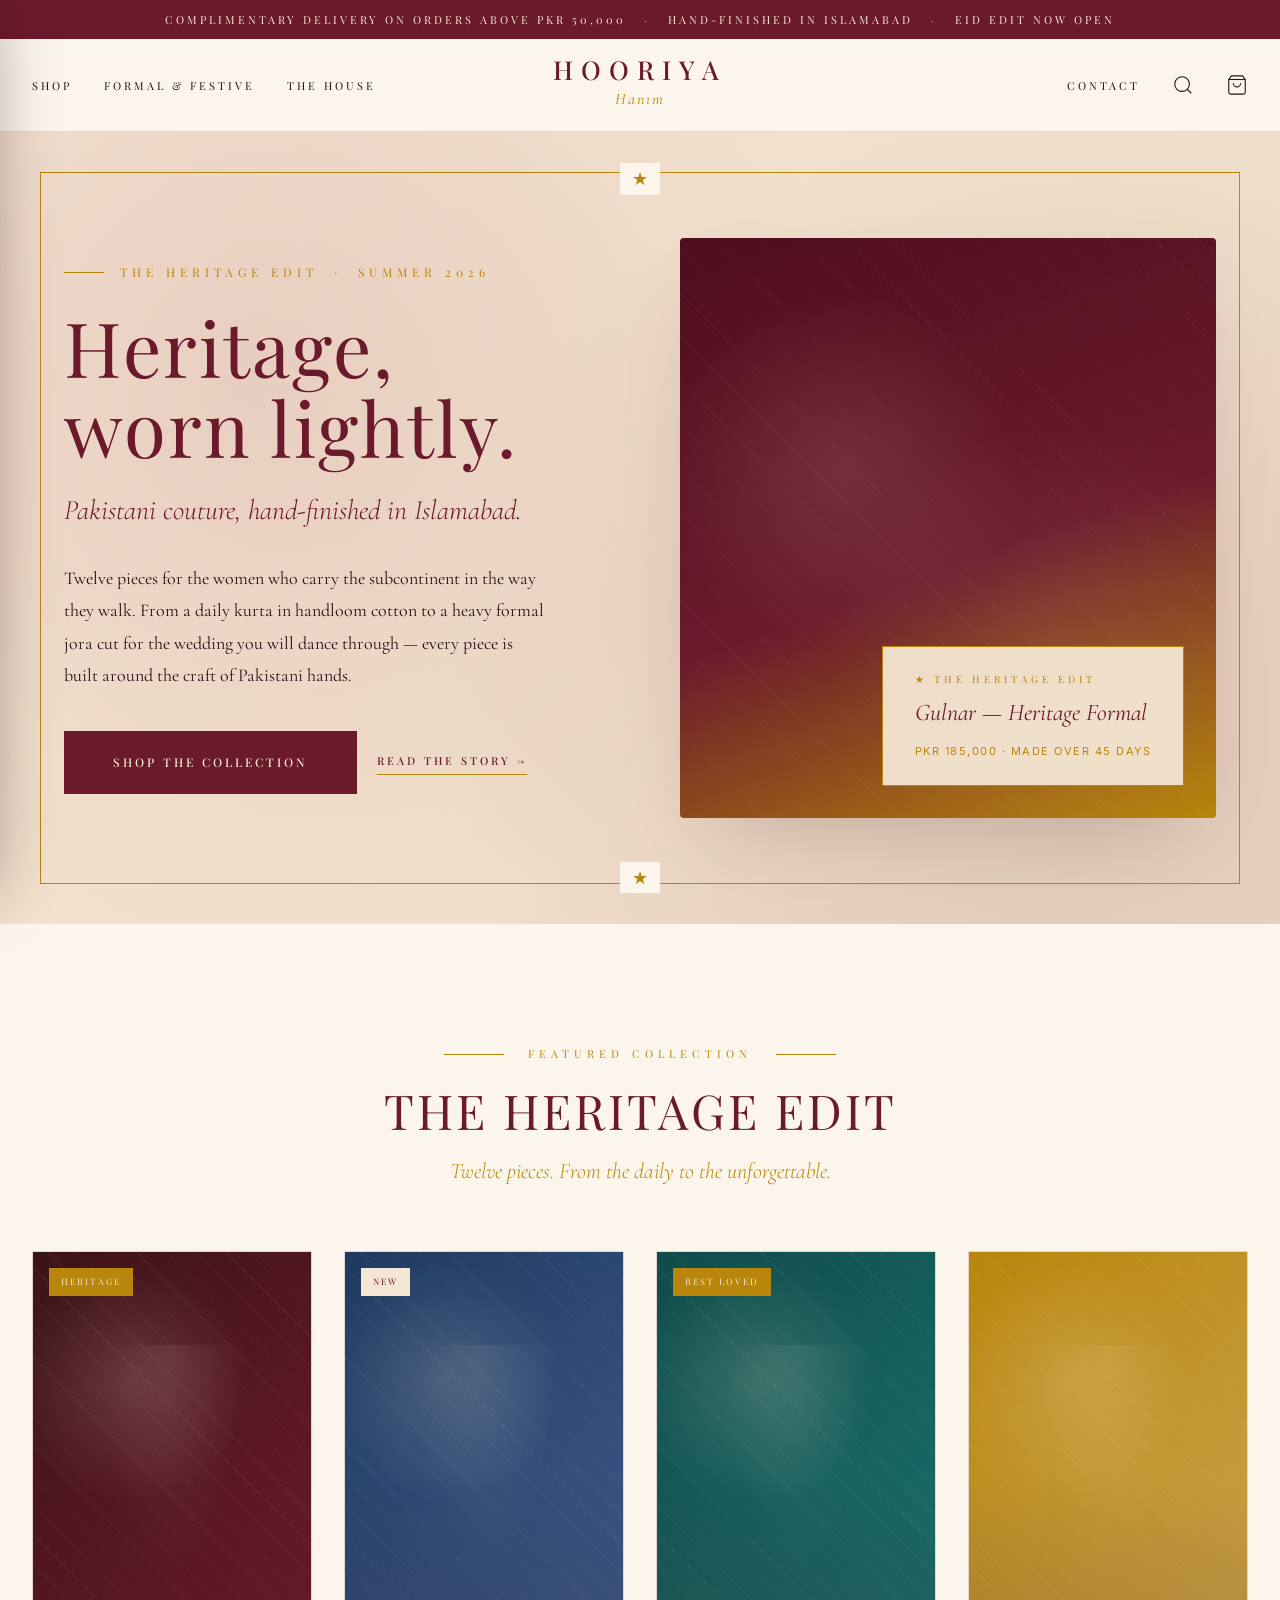
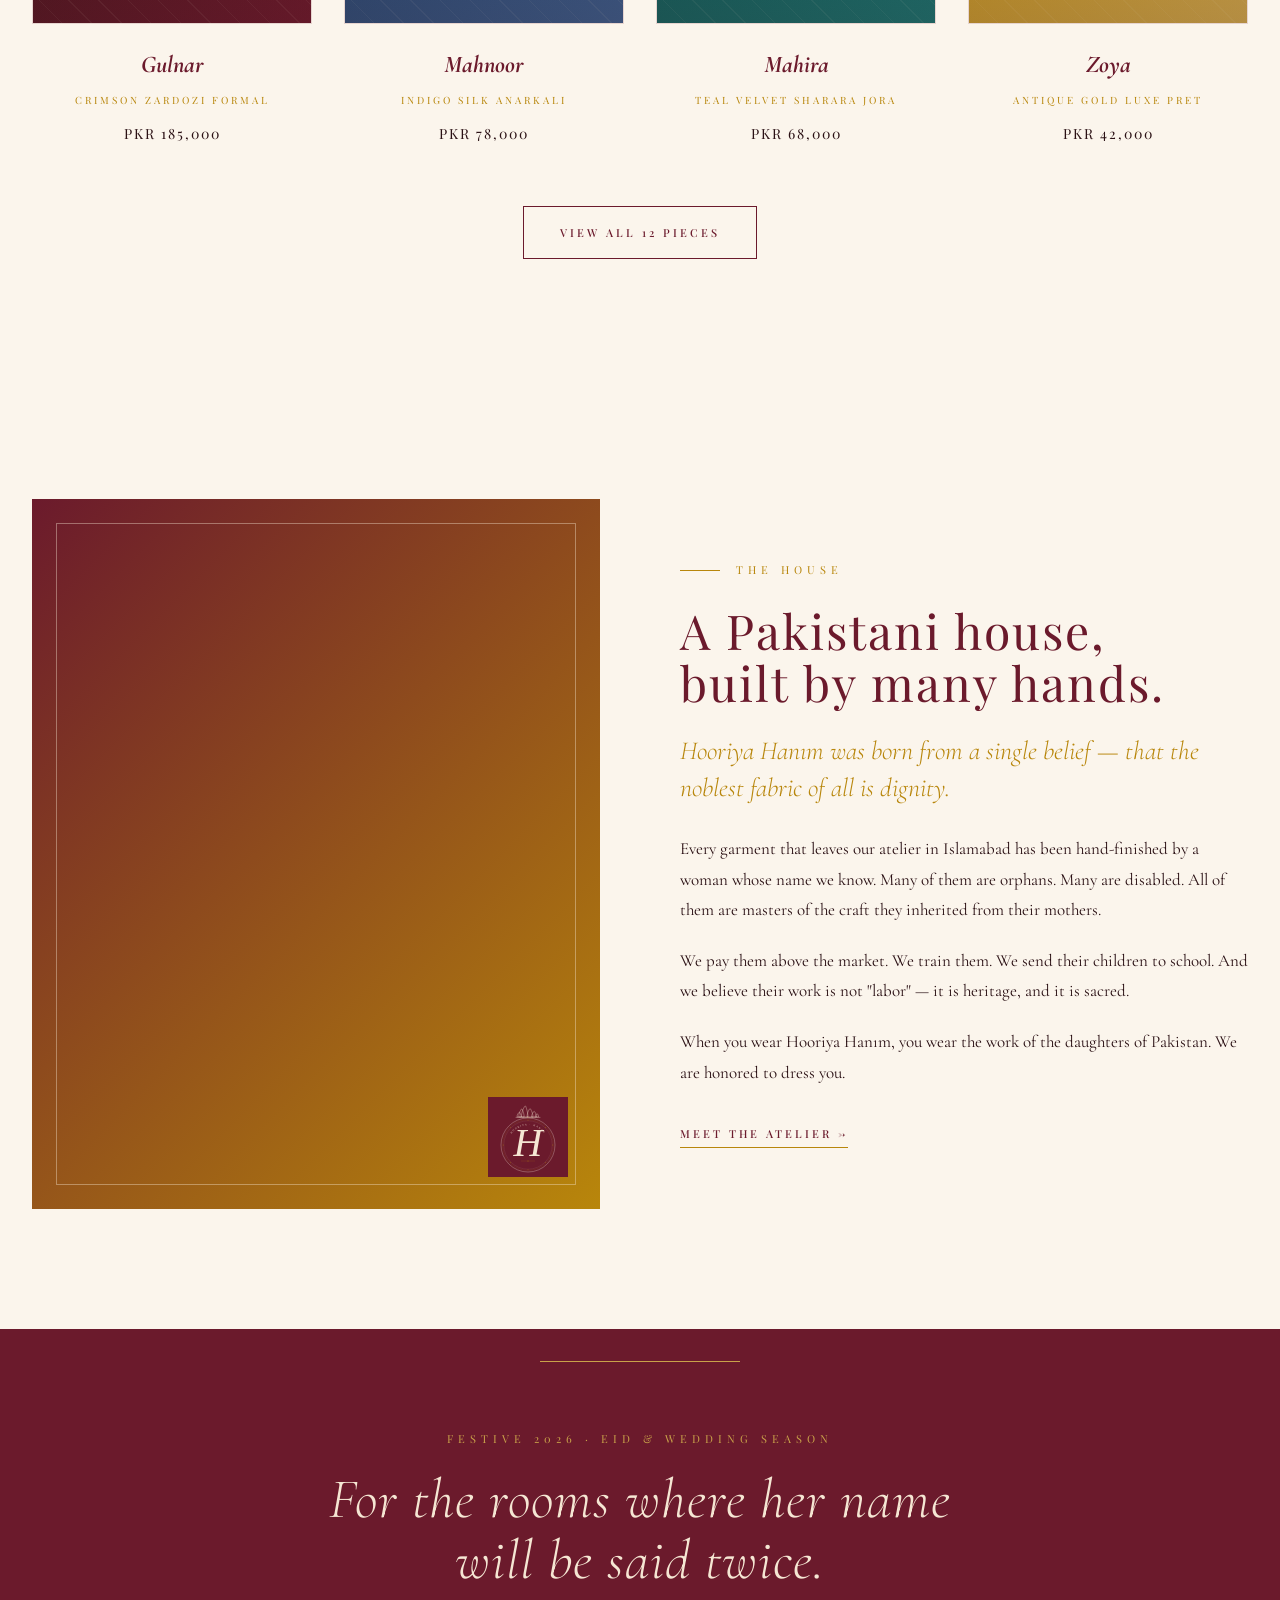
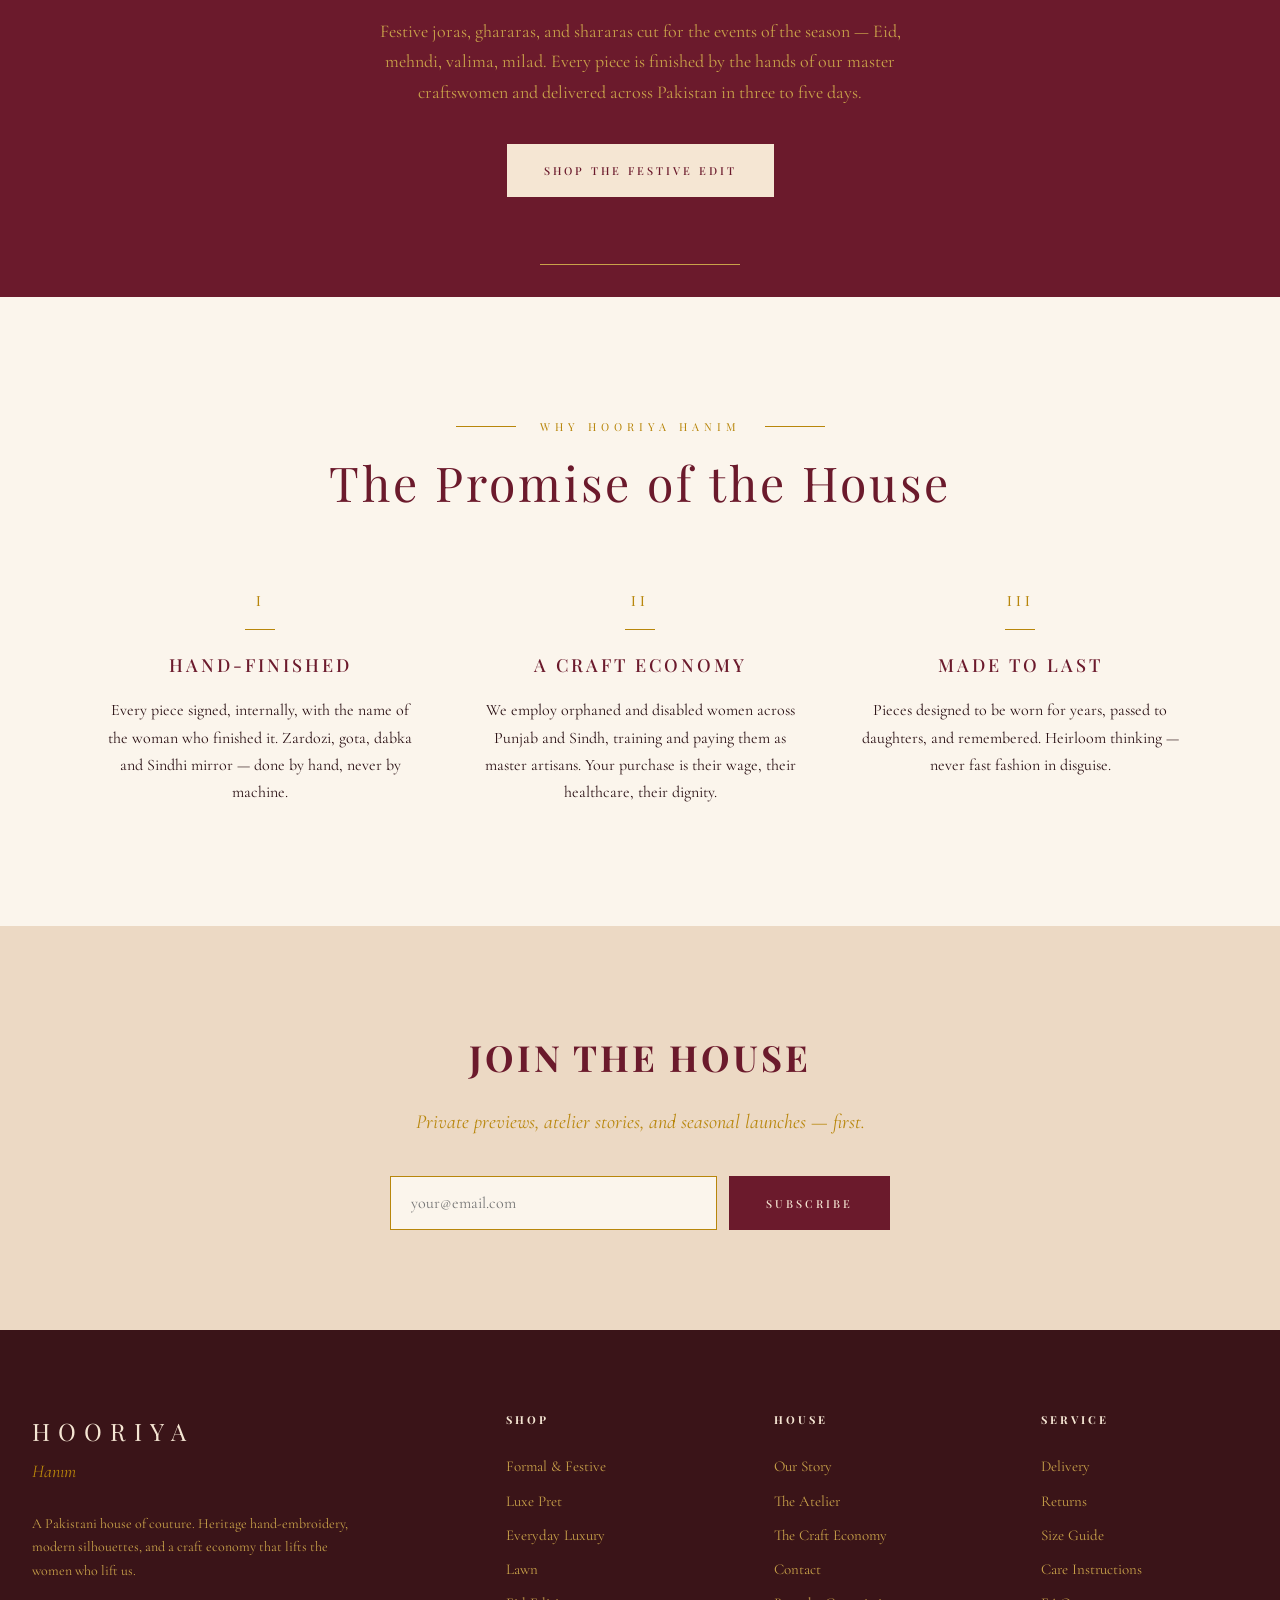
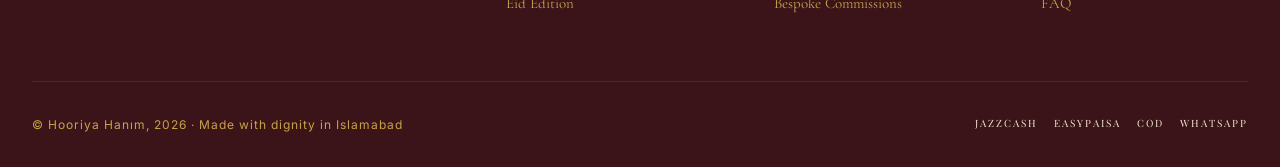
==== commit b258fa87: "Add real contact info, info pages, and mobile optimization - Update phone/WhatsApp to +92 333 821351" ====
--- a/index.html
+++ b/index.html
@@ -29,7 +29,7 @@
     </a>
     <div class="nav-right">
       <a href="contact.html" class="nav-link">Contact</a>
-      <a href="#" class="nav-link" aria-label="Search">
+      <a href="shop.html" class="nav-link" aria-label="Search">
         <svg class="nav-icon" viewBox="0 0 24 24" fill="none" stroke="currentColor" stroke-width="1.2"><circle cx="11" cy="11" r="8"/><path d="m21 21-4.35-4.35"/></svg>
       </a>
       <a href="cart.html" class="nav-link" style="position:relative;" aria-label="Cart">
@@ -204,17 +204,17 @@
     </div>
     <div class="footer-col">
       <h4>Service</h4>
-      <a href="#">Delivery</a>
-      <a href="#">Returns</a>
-      <a href="#">Size Guide</a>
-      <a href="#">Care Instructions</a>
-      <a href="#">FAQ</a>
+      <a href="delivery.html">Delivery</a>
+      <a href="returns.html">Returns</a>
+      <a href="size-guide.html">Size Guide</a>
+      <a href="care.html">Care Instructions</a>
+      <a href="faq.html">FAQ</a>
     </div>
   </div>
   <div class="footer-bar">
     <div>© Hooriya Hanım, 2026 · Made with dignity in Islamabad</div>
     <div class="pay-icons">
-      <span>VISA</span><span>MASTER</span><span>JAZZCASH</span><span>EASYPAISA</span><span>COD</span>
+      <span>JAZZCASH</span><span>EASYPAISA</span><span>COD</span><span>WHATSAPP</span>
     </div>
   </div>
 </footer>
--- a/assets/css/styles.css
+++ b/assets/css/styles.css
@@ -1482,3 +1482,225 @@
   .artisan-grid { grid-template-columns: 1fr; }
   .newsletter-form { flex-direction: column; }
 }
+
+/* ============ Mobile Navigation (hamburger + drawer) ============ */
+.menu-toggle {
+  display: none;
+  flex-direction: column;
+  justify-content: center;
+  gap: 5px;
+  width: 44px;
+  height: 44px;
+  padding: 10px;
+  background: transparent;
+  border: none;
+  cursor: pointer;
+  margin-right: auto;
+}
+.menu-toggle span {
+  display: block;
+  width: 22px;
+  height: 1.5px;
+  background: var(--burgundy);
+  transition: all .3s ease;
+}
+.mobile-drawer-overlay {
+  position: fixed;
+  inset: 0;
+  background: rgba(42, 16, 20, 0.45);
+  backdrop-filter: blur(2px);
+  -webkit-backdrop-filter: blur(2px);
+  opacity: 0;
+  visibility: hidden;
+  transition: opacity .3s ease, visibility .3s ease;
+  z-index: 200;
+}
+.mobile-drawer-overlay.open { opacity: 1; visibility: visible; }
+.mobile-drawer {
+  position: fixed;
+  top: 0; left: 0;
+  height: 100%;
+  width: 82%;
+  max-width: 340px;
+  background: var(--champagne-light);
+  box-shadow: 0 0 60px -10px rgba(42, 16, 20, 0.4);
+  transform: translateX(-100%);
+  transition: transform .35s cubic-bezier(.4,0,.2,1);
+  z-index: 201;
+  display: flex;
+  flex-direction: column;
+  padding: 0;
+}
+.mobile-drawer.open { transform: translateX(0); }
+.mobile-drawer-head {
+  display: flex;
+  align-items: center;
+  gap: 6px;
+  padding: 22px 24px;
+  border-bottom: 0.5px solid var(--line);
+  position: relative;
+}
+.mobile-drawer-head .word {
+  font-family: var(--font-display);
+  font-size: 20px;
+  font-weight: 500;
+  color: var(--burgundy);
+  letter-spacing: 5px;
+}
+.mobile-drawer-head .sub {
+  font-family: var(--font-editorial);
+  font-style: italic;
+  font-size: 15px;
+  color: var(--rose-gold);
+}
+.mobile-drawer-close {
+  position: absolute;
+  top: 50%; right: 18px;
+  transform: translateY(-50%);
+  width: 40px; height: 40px;
+  background: transparent;
+  border: none;
+  font-size: 30px;
+  line-height: 1;
+  color: var(--burgundy);
+  cursor: pointer;
+}
+.mobile-drawer-links { display: flex; flex-direction: column; padding: 16px 0; }
+.mobile-drawer-links a {
+  font-family: var(--font-display);
+  font-size: 13px;
+  letter-spacing: 3px;
+  text-transform: uppercase;
+  color: var(--ink);
+  padding: 18px 24px;
+  border-bottom: 0.5px solid var(--line);
+}
+.mobile-drawer-links a:hover { background: var(--pearl); color: var(--burgundy); }
+body.menu-open { overflow: hidden; }
+
+/* ============ Tablet ============ */
+@media (max-width: 860px) {
+  .menu-toggle { display: flex; }
+  .nav-bar { grid-template-columns: auto 1fr auto; padding: 14px 20px; gap: 12px; }
+  .nav-left { display: none; }
+  .nav-right .nav-link:not(:last-child) { display: none; }
+  .hero-inner { padding: 48px 24px; gap: 40px; }
+  .hero-visual { height: 360px; }
+  .values-grid { grid-template-columns: 1fr; gap: 36px; }
+  .artisan-grid { grid-template-columns: repeat(2, 1fr); gap: 28px; }
+  .section { padding: 72px 24px; }
+  .editorial-split { padding: 64px 24px; gap: 36px; }
+  .contact-layout, .cart-layout, .checkout-layout, .product-detail { padding-left: 24px; padding-right: 24px; }
+}
+
+/* ============ Phone ============ */
+@media (max-width: 600px) {
+  body { font-size: 16px; }
+  .announce { font-size: 9px; letter-spacing: 2px; padding: 9px 14px; }
+  .announce span { margin: 0 6px; }
+
+  .hero { min-height: 0; }
+  .hero-inner { padding: 40px 20px 56px; gap: 32px; }
+  .hero-ornament { inset: 16px; }
+  .hero-headline { font-size: 38px; }
+  .hero-sub { font-size: 20px; }
+  .hero-body { font-size: 16px; }
+  .hero-visual { height: 300px; }
+  .hero-cta { flex-direction: column; align-items: stretch; gap: 14px; }
+  .hero-cta .btn { width: 100%; }
+  .hero-emblem-overlay { bottom: 16px; right: 16px; padding: 14px 18px; }
+  .hero-emblem-overlay .title { font-size: 18px; }
+
+  .section { padding: 56px 20px; }
+  .section-tight { padding: 48px 20px; }
+  .section-title { font-size: 30px; letter-spacing: 1px; }
+  .section-sub { font-size: 18px; margin-bottom: 40px; }
+  .section-eyebrow::before, .section-eyebrow::after { width: 28px; }
+
+  .product-grid { gap: 36px 20px; }
+  .product-name { font-size: 21px; }
+
+  .editorial-split { padding: 48px 20px; gap: 28px; }
+  .editorial-text h2 { font-size: 30px; }
+  .editorial-text .lede { font-size: 21px; }
+
+  .banner { padding: 64px 20px; }
+  .banner h2 { font-size: 30px; }
+  .banner p { font-size: 16px; }
+  .banner::before, .banner::after { width: 120px; }
+
+  .newsletter { padding: 64px 20px; }
+  .newsletter h2 { font-size: 28px; }
+
+  .page-hero { padding: 72px 20px 44px; }
+  .page-hero h1 { font-size: 34px; letter-spacing: 2px; }
+  .page-hero .sub { font-size: 18px; }
+
+  .story-hero { min-height: 56vh; padding: 64px 24px; }
+  .story-hero::before { inset: 20px; }
+  .story-hero h1 { font-size: 40px; }
+  .story-hero .sub { font-size: 20px; }
+  .story-prose { padding: 56px 20px; }
+  .story-prose .lede { font-size: 22px; }
+  .story-prose p { font-size: 16px; }
+  .story-prose .pull-quote { font-size: 24px; }
+
+  .artisan-grid { grid-template-columns: 1fr; padding: 40px 20px; gap: 32px; }
+
+  .product-detail { padding: 32px 20px; gap: 32px; }
+  .product-info h1 { font-size: 30px; }
+  .product-info .italic-name { font-size: 22px; }
+  .tab-row { gap: 18px; overflow-x: auto; -webkit-overflow-scrolling: touch; }
+  .tab { white-space: nowrap; }
+
+  .contact-layout { padding: 48px 20px; gap: 36px; }
+  .contact-info h2 { font-size: 30px; }
+
+  .checkout-layout, .cart-layout { padding: 32px 20px; gap: 32px; }
+  .checkout-section { padding: 22px 18px; }
+  .order-summary { padding: 24px 20px; }
+  .payment-option { flex-wrap: wrap; padding: 16px 16px; }
+  .payment-method-icons, .payment-option .badge { order: 3; flex-basis: 100%; }
+
+  .confirmation { padding: 72px 20px; }
+  .confirmation h1 { font-size: 38px; }
+
+  .footer-inner { grid-template-columns: 1fr 1fr; gap: 28px 20px; }
+  .footer-brand { grid-column: 1 / -1; }
+  .site-footer { padding: 56px 20px 28px; }
+
+  /* Cart table → stacked cards */
+  .cart-table thead { display: none; }
+  .cart-table, .cart-table tbody, .cart-table tr, .cart-table td { display: block; width: 100%; }
+  .cart-table tr {
+    border: 0.5px solid var(--line);
+    padding: 16px;
+    margin-bottom: 16px;
+  }
+  .cart-table td { border: none; padding: 6px 0; }
+  .cart-table td:not(:first-child) {
+    display: flex;
+    justify-content: space-between;
+    align-items: center;
+  }
+  .cart-table td:nth-child(2)::before { content: 'Price'; }
+  .cart-table td:nth-child(3)::before { content: 'Quantity'; }
+  .cart-table td:nth-child(4)::before { content: 'Subtotal'; }
+  .cart-table td:not(:first-child)::before {
+    font-family: var(--font-display);
+    font-size: 10px;
+    letter-spacing: 2px;
+    text-transform: uppercase;
+    color: var(--rose-gold);
+  }
+  .cart-item-info { gap: 14px; }
+  .cart-item-thumb { width: 70px; height: 88px; flex-shrink: 0; }
+}
+
+/* ============ Small phone ============ */
+@media (max-width: 380px) {
+  .hero-headline { font-size: 32px; }
+  .section-title { font-size: 26px; }
+  .brand-logo .word { font-size: 16px; letter-spacing: 3px; }
+  .footer-inner { grid-template-columns: 1fr; }
+}
